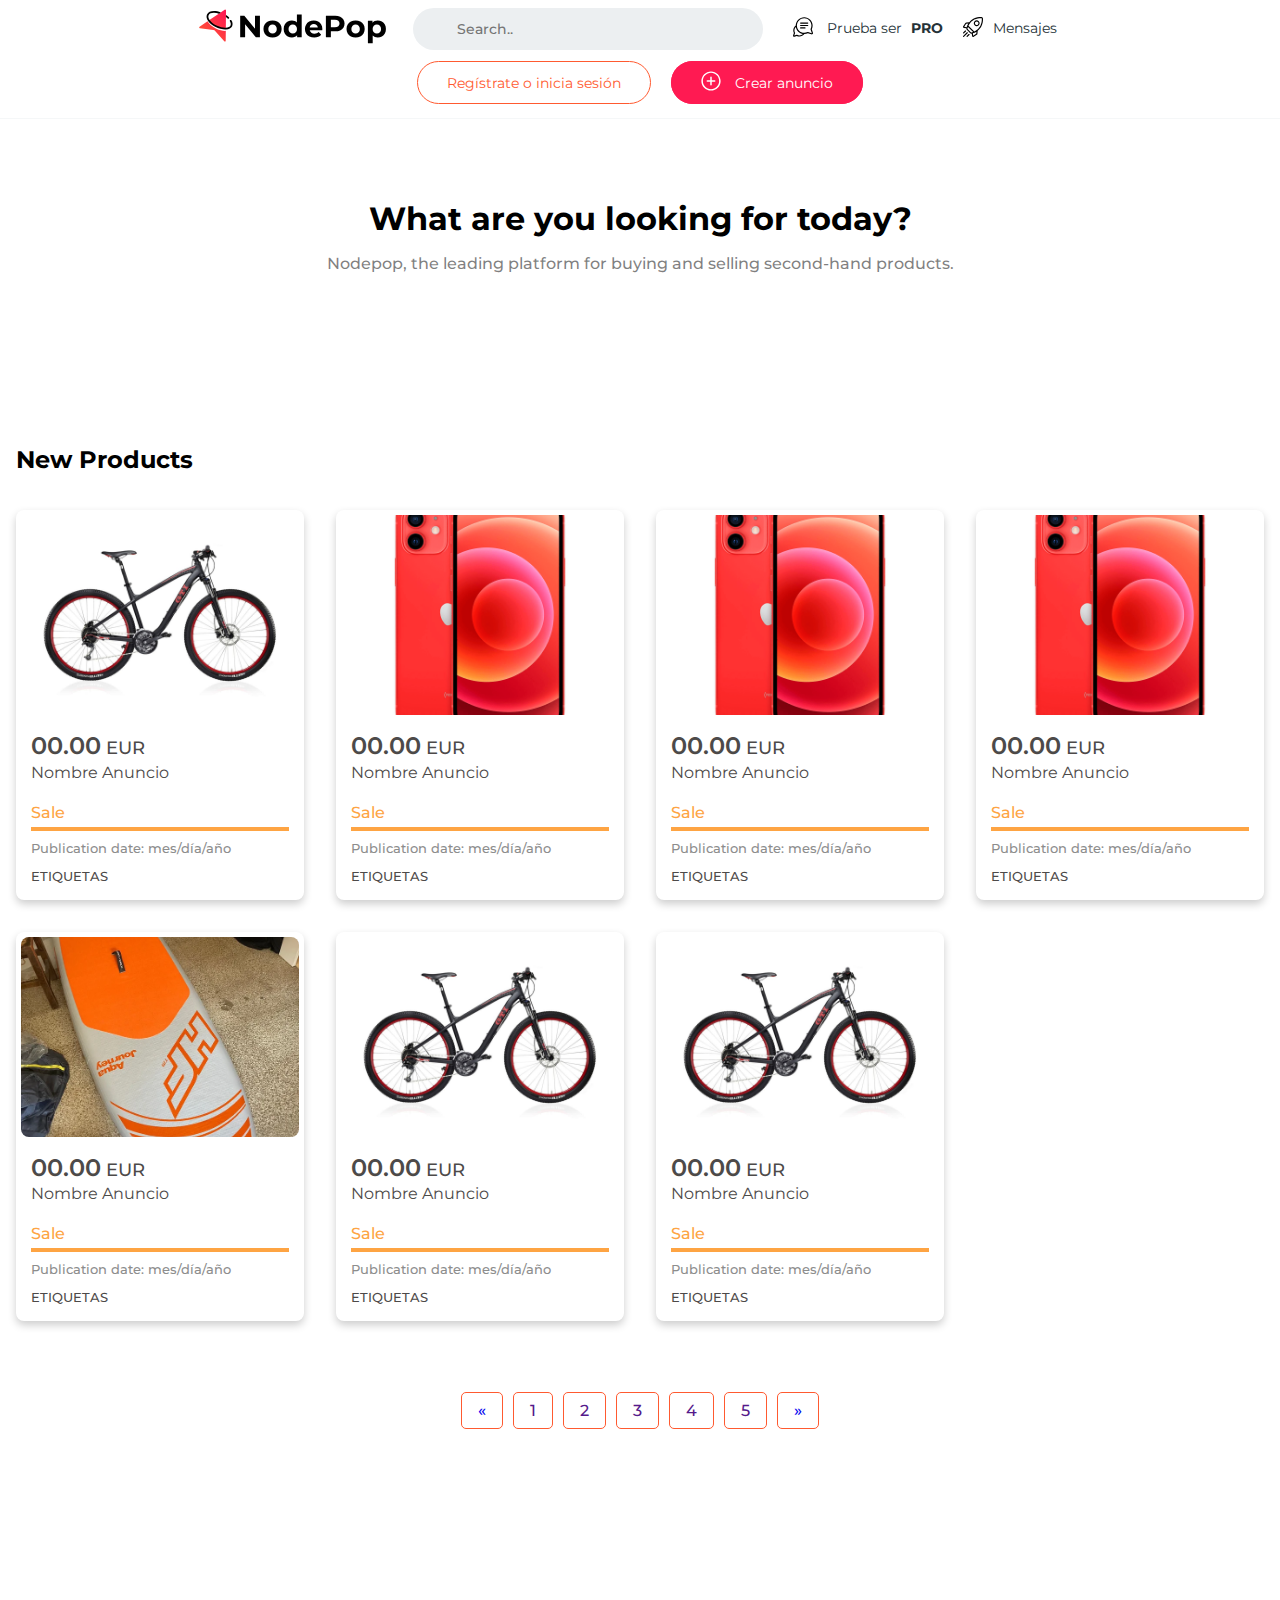
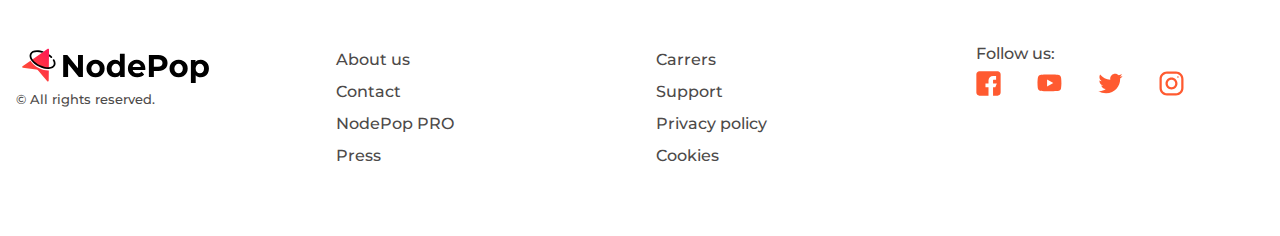
==== index.html @ 2e141efb "inicitial page layouts" ====
<!DOCTYPE html>
<html lang="es">

<head>
    <meta charset="UTF-8">
    <meta http-equiv="X-UA-Compatible" content="IE=edge">
    <meta name="viewport" content="width=device-width, initial-scale=1.0">
    <link  rel="icon" href="./resources/images/icons/favicon.png" type="image/png" />
    <title>Nodepop España | Encuentra lo que necesitas.</title>

    <!-- Import css -->
    <link rel="stylesheet" href="./styles/styles.css">

</head>

<body>
    <!--Start Navigation-->
    <nav class="navigation">

        <div class="container ">

            <ul class="navigation-list">

                <li class="brand-container">
                    <a href="#" class="brand">
                        <img class="brand-img" src="./resources/svg/brand.svg" alt="brand">
                    </a>
                </li>

                <li class="search-container">
                    <form action="/action_page.php">
                        <input type="text" placeholder="Search.." name="search">
                        <button type="submit">Submit</button>
                    </form>
                </li>

                <li class="navigation-options-container">
                    <div>
                        <a href="#" class="pro">
                            <img class="navigation-icon-svg" src="./resources/svg/conversacion.svg">
                            Prueba ser <span>PRO</span>
                        </a>
                    </div>
                    <div>
                        <a href="#">
                            <img class="navigation-icon-svg"
                                src="./resources/svg/shuttle.svg">Mensajes
                        </a>
                    </div>
                </li>

                <li class="navigation-buttons">
                    <div>
                        <a href="index.html" class="button login-button">Regístrate o
                            inicia sesión</a>
                    </div>
                    <div>
                        <a href="index.html" class="button load-product-button"><img
                                class="navigation-icon-svg" src="./resources/svg/add.svg"> Crear
                            anuncio</a>
                    </div>
                </li>
            </ul>

        </div>
    </nav>
    <!--End Navigation-->


    <!--Start Header-->
    <header class="header">
        <div class="container">
            <h1>What are you looking for today?
            </h1>
            <p>Nodepop, the leading platform for buying and selling second-hand products.
            </p>
        </div>
    </header>
    <!--End Header-->



    <!--Start main-->
    <main class="main ">

        <!--Start Card Section-->
        <section class="container">
            <h2 class="title-list">New Products</h2>
            <ul class="main-cards-list auto-grid">

                <!-- Advertisement list bucle -->
                <li class="card">
                    <a href="#" class="card-link" target="_blank">
                        <img src="./resources/images/advertisements/bike.jpg"
                            alt="image description">
                        <div class="card-content">

                            <p class="card-price">
                                00.00<span> EUR</span>
                            </p>
                            <h2 class="card-title">
                                Nombre Anuncio
                            </h2>

                            <div class="info-details">
                                <p class="advertisement-type background-sale">Sale</p>
                                <p class="date">Publication date: mes/día/año</p>
                            </div>
                            <div class="tags-details">
                                <a href="url" class="tag" target="_blank">etiquetas</a>
                            </div>
                        </div>
                    </a>
                </li>

                <!-- Advertisement list bucle -->
                <li class="card">
                    <a href="#" class="card-link" target="_blank">
                        <img src="./resources/images/advertisements/iphone.png"
                            alt="image description">
                        <div class="card-content">

                            <p class="card-price">
                                00.00<span> EUR</span>
                            </p>
                            <h2 class="card-title">
                                Nombre Anuncio
                            </h2>

                            <div class="info-details">
                                <p class="advertisement-type background-sale">Sale</p>
                                <p class="date">Publication date: mes/día/año</p>
                            </div>
                            <div class="tags-details">
                                <a href="url" class="tag" target="_blank">etiquetas</a>
                            </div>
                        </div>
                    </a>
                </li>

                <!-- Advertisement list bucle -->
                <li class="card">
                    <a href="#" class="card-link" target="_blank">
                        <img src="./resources/images/advertisements/iphone.png"
                            alt="image description">
                        <div class="card-content">

                            <p class="card-price">
                                00.00<span> EUR</span>
                            </p>
                            <h2 class="card-title">
                                Nombre Anuncio
                            </h2>

                            <div class="info-details">
                                <p class="advertisement-type background-sale">Sale</p>
                                <p class="date">Publication date: mes/día/año</p>
                            </div>
                            <div class="tags-details">
                                <a href="url" class="tag" target="_blank">etiquetas</a>
                            </div>
                        </div>
                    </a>
                </li>

                <!-- Advertisement list bucle -->
                <li class="card">
                    <a href="#" class="card-link" target="_blank">
                        <img src="./resources/images/advertisements/iphone.png"
                            alt="image description">
                        <div class="card-content">

                            <p class="card-price">
                                00.00<span> EUR</span>
                            </p>
                            <h2 class="card-title">
                                Nombre Anuncio
                            </h2>

                            <div class="info-details">
                                <p class="advertisement-type background-sale">Sale</p>
                                <p class="date">Publication date: mes/día/año</p>
                            </div>
                            <div class="tags-details">
                                <a href="url" class="tag" target="_blank">etiquetas</a>
                            </div>
                        </div>
                    </a>
                </li>

                <!-- Advertisement list bucle -->
                <li class="card">
                    <a href="#" class="card-link" target="_blank">
                        <img src="./resources/images/advertisements/surf.webp"
                            alt="image description">
                        <div class="card-content">

                            <p class="card-price">
                                00.00<span> EUR</span>
                            </p>
                            <h2 class="card-title">
                                Nombre Anuncio
                            </h2>

                            <div class="info-details">
                                <p class="advertisement-type background-sale">Sale</p>
                                <p class="date">Publication date: mes/día/año</p>
                            </div>
                            <div class="tags-details">
                                <a href="url" class="tag" target="_blank">etiquetas</a>
                            </div>
                        </div>
                    </a>
                </li>

                <!-- Advertisement list bucle -->
                <li class="card">
                    <a href="#" class="card-link" target="_blank">
                        <img src="./resources/images/advertisements/bike.jpg"
                            alt="image description">
                        <div class="card-content">

                            <p class="card-price">
                                00.00<span> EUR</span>
                            </p>
                            <h2 class="card-title">
                                Nombre Anuncio
                            </h2>

                            <div class="info-details">
                                <p class="advertisement-type background-sale">Sale</p>
                                <p class="date">Publication date: mes/día/año</p>
                            </div>
                            <div class="tags-details">
                                <a href="url" class="tag" target="_blank">etiquetas</a>
                            </div>
                        </div>
                    </a>
                </li>

                <!-- Advertisement list bucle -->
                <li class="card">
                    <a href="#" class="card-link" target="_blank">
                        <img src="./resources/images/advertisements/bike.jpg"
                            alt="image description">
                        <div class="card-content">

                            <p class="card-price">
                                00.00<span> EUR</span>
                            </p>
                            <h2 class="card-title">
                                Nombre Anuncio
                            </h2>

                            <div class="info-details">
                                <p class="advertisement-type background-sale">Sale</p>
                                <p class="date">Publication date: mes/día/año</p>
                            </div>
                            <div class="tags-details">
                                <a href="url" class="tag" target="_blank">etiquetas</a>
                            </div>
                        </div>
                    </a>
                </li>

            </ul>

        </section>
        <!--End Card Section-->

        <nav class="container pagination-container">
            <ul class="pagination">
                <li><a href="#">&laquo;</a></li>
                <li><a href="">1</a></li>
                <li><a href="">2</a></li>
                <li><a href="">3</a></li>
                <li><a href="">4</a></li>
                <li><a href="">5</a></li>
                <li><a href="#">&raquo;</a></li>
            </ul>
        </nav>

    </main>
    <!--End main-->

    <!-- Start footer -->
    <footer class="footer">
        <div class="container">
            <div class="auto-grid">

                <section class="brand">

                    <a href="catalog.html" class="footer-brand"><img src="./resources/svg/brand.svg"
                            alt="Brand"></a>
                    <p class="brand-tagline">&copy; All rights reserved.</p>
                </section>

                <section class="links1">
                    <nav class="about-nav">
                        <ul>
                            <li><a href="404.html" class="active">About us</a></li>
                            <li><a href="404.html">Contact</a></li>
                            <li><a href="404.html">NodePop PRO</a></li>
                            <li><a href="404.html">Press</a></li>
                        </ul>
                    </nav>
                </section>

                <section class="links2">
                    <nav class="carrers-nav">
                        <ul>
                            <li><a href="404.html" class="active">Carrers</a></li>
                            <li><a href="404.html">Support</a></li>
                            <li><a href="404.html">Privacy policy</a></li>
                            <li><a href="404.html">Cookies</a></li>
                        </ul>
                    </nav>
                </section>

                <section>
                    <p>Follow us:</p>
                    <nav class="social-icons">
                        <ul>
                            <li><a href="https://www.facebook.com/keepcoding.training/"><img
                                        src="./resources/svg/icon-facebook.svg" alt=""></a></li>
                            <li><a href="https://www.youtube.com/channel/UCz-oGx94gqD1lICJQZGniLA"><img
                                        src="./resources/svg/icon-youtube.svg" alt=""></a></li>
                            <li><a href="https://twitter.com/intent/follow?screen_name=KeepCoding_"><img
                                        src="./resources/svg/icon-twitter.svg" alt=""></a></li>
                            <li><a href="https://www.instagram.com/keepcoding_es/?hl=es"><img
                                        src="./resources/svg/icon-instagram.svg" alt=""></a></li>
                        </ul>
                    </nav>
                </section>
            </div>
        </div>
    </footer>
    <!-- End footer -->


</body>

</html>
---- styles/styles.css ----
/*================================== General Styles ==================================*/

@import url("https://fonts.googleapis.com/css2?family=Montserrat:wght@200;400;500;700&display=swap");

@import url("./reset.css");
@import url("./nav.css");
@import url("./header.css");
@import url("./main.css");
@import url("./card.css");
@import url("./pagination.css");
@import url("./footer.css");

:root {
  --primary: #e50914;
  --hover: #537cec;
  --background: #141414;
  --gray: #8f8f8f;
  --blue: #0071eb;
  --green: #00eb7d;
  --border-radius-05: 0.5em;
}

* {
  font-family: "Montserrat", sans-serif;
  font-weight: 500;
}

/*================================== General Containers ==================================*/

body {
  min-height: 100vh;
}

.container {
  max-width: 100rem;
  margin-left: auto;
  margin-right: auto;
  padding: 0 1rem;
}

.auto-grid {
  --auto-grid-min-size: 16rem;
  display: grid;
  grid-template-columns: repeat(
    auto-fill,
    minmax(var(--auto-grid-min-size), 1fr)
  );
  grid-gap: 2rem;
}
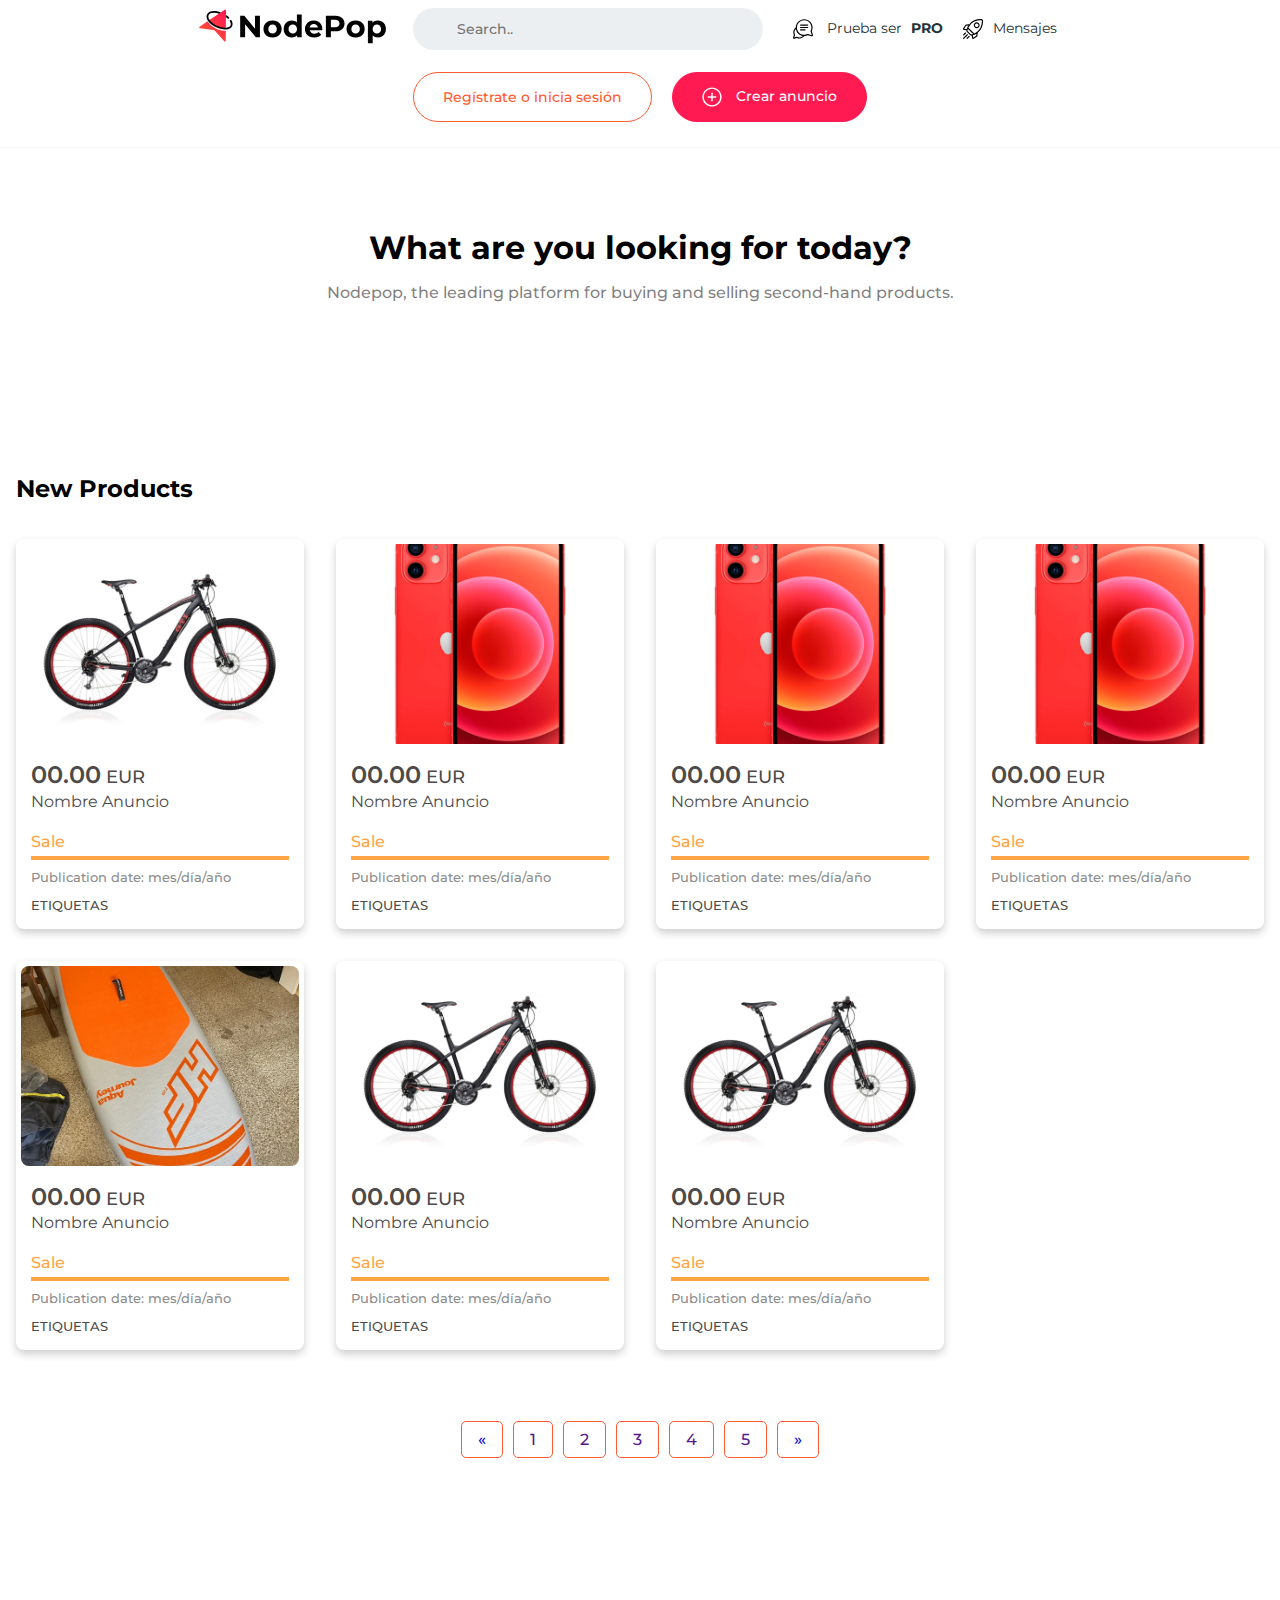
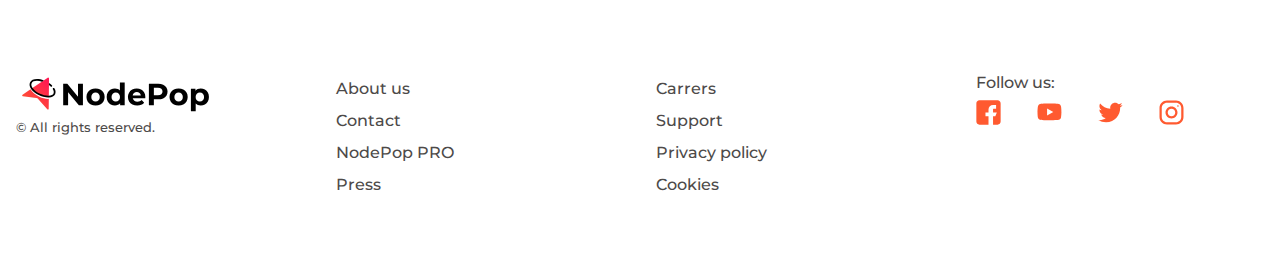
==== commit e62c312b: "refactor pages and styles" ====
--- a/index.html
+++ b/index.html
@@ -10,11 +10,15 @@
 
     <!-- Import css -->
     <link rel="stylesheet" href="./styles/styles.css">
+    <link rel="stylesheet" href="./styles/modal.css">
 
 </head>
 
-<body>
-    <!--Start Navigation-->
+<body class="no-select-text">
+
+    <!--------------------------------------------------------------------------------------------------------- 
+        Start navigation
+    ----------------------------------------------------------------------------------------------------------->
     <nav class="navigation">
 
         <div class="container ">
@@ -42,22 +46,29 @@
                         </a>
                     </div>
                     <div>
-                        <a href="#">
+                        <a class="pro"
+                            onclick="document.getElementById('modal_signup').style.display='block'">
                             <img class="navigation-icon-svg"
                                 src="./resources/svg/shuttle.svg">Mensajes
                         </a>
+
                     </div>
                 </li>
 
                 <li class="navigation-buttons">
                     <div>
-                        <a href="index.html" class="button login-button">Regístrate o
-                            inicia sesión</a>
+                        <button
+                            onclick="document.getElementById('modal_login').style.display='block'"
+                            class="button login-button">Regístrate o
+                            inicia sesión</button>
                     </div>
+
                     <div>
-                        <a href="index.html" class="button load-product-button"><img
-                                class="navigation-icon-svg" src="./resources/svg/add.svg"> Crear
-                            anuncio</a>
+                        <button onclick="document.getElementById('modal_new').style.display='block'"
+                            class="button load-product-button">
+                            <img class="navigation-icon-svg" src="./resources/svg/add.svg">
+                            Crear anuncio
+                        </button>
                     </div>
                 </li>
             </ul>
@@ -67,7 +78,9 @@
     <!--End Navigation-->
 
 
-    <!--Start Header-->
+    <!--------------------------------------------------------------------------------------------------------- 
+        Start header
+    ----------------------------------------------------------------------------------------------------------->
     <header class="header">
         <div class="container">
             <h1>What are you looking for today?
@@ -79,8 +92,9 @@
     <!--End Header-->
 
 
-
-    <!--Start main-->
+    <!--------------------------------------------------------------------------------------------------------- 
+        Start main
+    ----------------------------------------------------------------------------------------------------------->
     <main class="main ">
 
         <!--Start Card Section-->
@@ -283,7 +297,10 @@
     </main>
     <!--End main-->
 
-    <!-- Start footer -->
+
+    <!--------------------------------------------------------------------------------------------------------- 
+        Start footer
+    ----------------------------------------------------------------------------------------------------------->
     <footer class="footer">
         <div class="container">
             <div class="auto-grid">
@@ -338,6 +355,267 @@
     <!-- End footer -->
 
 
+
+
+    <!--------------------------------------------------------------------------------------------------------- 
+        Start login modal
+    ----------------------------------------------------------------------------------------------------------->
+    <div id="modal_login" class="modal">
+
+        <section class="modal-content">
+
+            <div class="modal-header">
+                <div class="close"
+                    onclick="document.getElementById('modal_login').style.display='none'"
+                    title="Close Modal">&times;</div>
+
+                <div class="modal-title">
+                    <h1>Welcome Back!</h1>
+                    <p>Don't have an account?
+                        <a onclick="document.getElementById('modal_signup').style.display='block'">Create
+                            Account</a>
+                    </p>
+                </div>
+            </div>
+
+            <!-- Modal body -->
+            <div class="modal-body">
+                <form action="catalog.html" method="GET">
+                    <div class="form-container">
+                        <div class="block-form-container">
+                            <label for="email">Email</label>
+                            <input class="input" type="email" placeholder="Introduce tu mejor email"
+                                name="email" required>
+                        </div>
+
+                        <div class="block-form-container">
+                            <label for="password">Contraseña</label>
+                            <input class="input" type="password"
+                                placeholder="Intorduce tu contraseña" name="password" required>
+                        </div>
+
+                        <div class="remember-section">
+                            <div>
+                                <input class="input-checkbox" type="checkbox" id="remember"
+                                    name="remember">
+                                <label for="remember">Recordar usuario</label>
+                            </div>
+                            <a href="#" class="reset-password">Forgot password?</a>
+                        </div>
+
+                        <div class="modal-button-container">
+                            <input class="input-submit" type="submit" value="Iniciar sesión">
+                        </div>
+                    </div>
+                </form>
+            </div>
+
+            <!-- Modal footer -->
+            <div class="modal-footer">
+                <p class="recaptcha-text">This site uses Google reCAPTCHA to ensure you
+                    are not a robot.
+                    <a href="https://www.google.com/recaptcha/about/">Read more</a>
+                </p>
+            </div>
+
+        </section>
+
+    </div>
+    <!-- End signup modal -->
+
+
+
+    <!--------------------------------------------------------------------------------------------------------- 
+        Start signup modal
+    ----------------------------------------------------------------------------------------------------------->
+    <div id="modal_signup" class="modal">
+
+        <section class="modal-content">
+
+            <div class="modal-header">
+                <div class="close"
+                    onclick="document.getElementById('modal_signup').style.display='none'"
+                    title="Close Modal">&times;</div>
+
+
+                <div class="modal-title">
+                    <h1>SignUp for free!</h1>
+                    <p>Already register? <a href="login.html">Sign In Now</a></p>
+                </div>
+            </div>
+
+            <!-- Modal body -->
+            <div class="modal-body">
+                <form action="catalog.html" method="GET">
+
+                    <div class="form-container">
+                        <div class="block-form-container">
+                            <label for="email">Email</label>
+                            <input class="input" type="email" placeholder="Introduce tu mejor email"
+                                name="email" required>
+                        </div>
+
+                        <div class="block-form-container">
+                            <label for="password">Password</label>
+                            <input class="input" type="password"
+                                placeholder="Intorduce tu contraseña" name="password" required>
+                        </div>
+
+                        <div class="block-form-container">
+                            <label for="password">Confirm Password</label>
+                            <input class="input" type="password"
+                                placeholder="Intorduce tu contraseña" name="password" required>
+                        </div>
+
+                        <div class="remember-section">
+                            <div>
+                                <input class="input-checkbox" type="checkbox" id="remember"
+                                    name="remember">
+                                <label for="remember">Remember me</label>
+                            </div>
+                            <a href="#" class="reset-password">Privacy and policy</a>
+                        </div>
+
+                        <div class="modal-button-container">
+                            <input class="input-submit" type="submit" value="Register">
+                        </div>
+
+                    </div>
+                </form>
+            </div>
+
+            <!-- Modal footer -->
+            <div class="modal-footer">
+                <p class="recaptcha-text">This site uses Google reCAPTCHA to ensure you
+                    are not a robot.
+                    <a href="https://www.google.com/recaptcha/about/">Read more</a>
+                </p>
+            </div>
+
+
+
+        </section>
+
+    </div>
+    <!-- End signup modal -->
+
+
+    <!--------------------------------------------------------------------------------------------------------- 
+        Start new advertisement modal
+    ----------------------------------------------------------------------------------------------------------->
+    <div id="modal_new" class="modal">
+
+        <section class="modal-content">
+
+            <!-- Modal header -->
+            <div class="modal-header">
+                <div class="close"
+                    onclick="document.getElementById('modal_new').style.display='none'"
+                    title="Close Modal">&times;</div>
+
+                <div class="modal-title">
+                    <h1>New advertisement</h1>
+                </div>
+            </div>
+
+
+            <!-- Modal body -->
+            <div class="modal-body">
+
+                <form action="catalog.html" method="GET">
+                    <div class="form-container">
+                        <div class="block-form-container">
+                            <label for="name">Name</label>
+                            <input class="input" type="text" placeholder="Enter the name"
+                                name="name" required>
+                        </div>
+
+                        <div class="block-form-container">
+                            <label for="price">Price</label>
+                            <input class="input" type="number" name="price" ide="price" min="1"
+                                max="50000" step="any" placeholder="Enter the price" required>
+                        </div>
+
+                        <div class="colums-2 block-form-container">
+                            <div class="radio-container">
+                                <label for="type">Choose a type advertisement:</label>
+                                <ul class="radio-options">
+                                    <li>
+                                        <label class="radio-option" for="buy">Buy
+                                            <input type="radio" id="buy" name="type" value="buy"
+                                                checked>
+                                            <span class="checkmark"></span>
+                                        </label>
+                                    </li>
+
+                                    <li>
+                                        <label class="radio-option" for="sell">Sell
+                                            <input type="radio" id="sell" name="type" value="sell">
+                                            <span class="checkmark"></span>
+                                        </label>
+                                    </li>
+                                </ul>
+                            </div>
+
+                            <div class="input-file-container">
+                                <input type="file" name="foto" id="foto" class="input-file"
+                                    accept="image/png, image/jpeg, image/jpg" />
+                                <label for="foto">
+                                    <img src="./resources/svg/icon-upload.svg" alt="">
+                                    <span>Choose a file&hellip;</span></label>
+                            </div>
+                        </div>
+
+                        <div class="modal-button-container">
+                            <input class=" input-submit" type="submit" value="Publish">
+                        </div>
+
+                    </div>
+                </form>
+            </div>
+
+            <!-- Modal footer -->
+            <div class="modal-footer">
+                <p class="recaptcha-text">This site uses Google reCAPTCHA to ensure you
+                    are not a robot.
+                    <a href="https://www.google.com/recaptcha/about/">Read more</a>
+                </p>
+            </div>
+
+
+        </section>
+
+    </div>
+    <!-- End new modal -->
+
+
+    <!--------------------------------------------------------------------------------------------------------- 
+        JavaScript
+    ----------------------------------------------------------------------------------------------------------->
+    <script>
+
+        //Login modal
+        var loginModal = document.getElementById('modal_login');
+        window.onclick = function (event) {
+            if (event.target == loginModal) { loginModal.style.display = "none"; }
+        }
+
+        //Signup modal
+        var signUpModal = document.getElementById('modal_signup');
+        window.onclick = function (event) {
+            if (event.target == signUpModal) { signUpModal.style.display = "none"; }
+        }
+
+        //New modal
+        var newModal = document.getElementById('modal_new');
+        window.onclick = function (event) {
+            if (event.target == newModal) { newModal.style.display = "none"; }
+        }
+
+    </script>
+    <!-- End modals -->
+
+
 </body>
 
 </html>--- a/styles/styles.css
+++ b/styles/styles.css
@@ -47,3 +47,13 @@
   );
   grid-gap: 2rem;
 }
+
+.no-select-text {
+  cursor: default;
+  -webkit-touch-callout: none; /* iOS Safari */
+  -webkit-user-select: none; /* Safari */
+  -khtml-user-select: none; /* Konqueror HTML */
+  -moz-user-select: none; /* Old versions of Firefox */
+  -ms-user-select: none; /* Internet Explorer/Edge */
+  user-select: none; /*Non-prefixed version, currently supported by Chrome, Edge, Opera and Firefox */
+}
--- a/styles/modal.css
+++ b/styles/modal.css
@@ -0,0 +1,265 @@
+/*================================== Modal Layout ==================================*/
+.modal {
+  display: none;
+  position: fixed;
+  z-index: 1;
+  left: 0;
+  top: 0;
+  width: 100%;
+  height: 100%;
+  overflow: auto;
+  background-color: rgb(0, 0, 0);
+  background-color: rgba(0, 0, 0, 0.4);
+
+  backdrop-filter: blur(10px);
+  -webkit-box-shadow: 0px 0px 50px -1px rgba(68, 68, 68, 0.1);
+  box-shadow: 0px 0px 50px -1px rgba(68, 68, 68, 0.1);
+}
+
+.modal-content {
+  border-radius: 10px;
+  background-color: #fefefe;
+  margin: 5% auto;
+  padding: 20px 40px 40px 40px;
+  width: 40%;
+  overflow: hidden;
+}
+
+.colums-2 {
+  display: flex;
+  flex-wrap: wrap;
+  justify-content: space-between;
+  align-items: center;
+}
+
+.close {
+  position: relative;
+  left: 98%;
+  top: 1px;
+  font-size: 35px;
+  font-weight: blod;
+}
+
+.close:hover,
+.close:focus {
+  color: red;
+  text-decoration: none;
+  cursor: pointer;
+}
+
+/*================================== Modal Header ==================================*/
+
+.modal-header .modal-title {
+  text-align: center;
+  margin: 10px 0px 20px 0px;
+}
+
+.modal-header .modal-title h1 {
+  font-size: 1.5em;
+  font-weight: 700;
+  margin-bottom: 10px;
+}
+
+.modal-header .modal-title a {
+  text-decoration: none;
+  font-weight: 700;
+  color: #ff5a30;
+  cursor: pointer;
+}
+
+.modal-header .modal-title a:hover {
+  color: #ff1a52;
+}
+
+/*================================== Modal content ==================================*/
+.modal-content .input {
+  padding: 0em 1em;
+  margin: 0.5em 0 2em 0;
+  border-radius: 0.5em;
+  outline: none;
+  border: none;
+  background-color: white;
+  border: solid 1px rgb(226, 232, 240);
+  height: 60px;
+  width: 100%;
+  font-size: 1em;
+}
+
+/*Redio button ===========================================*/
+
+.radio-container ul {
+  list-style: none;
+}
+
+.radio-container .radio-options {
+  display: flex;
+  flex-wrap: wrap;
+}
+
+/* The container */
+.radio-option {
+  display: block;
+  position: relative;
+  margin: 20px 10px 20px;
+  cursor: pointer;
+  border: solid 2px rgb(206, 203, 203);
+  padding: 20px 50px 20px 60px;
+  border-radius: 5px;
+
+  -webkit-user-select: none;
+  -moz-user-select: none;
+  -ms-user-select: none;
+  user-select: none;
+}
+
+.radio-option input {
+  position: absolute;
+  top: 0;
+  opacity: 0;
+  cursor: pointer;
+}
+
+.checkmark {
+  position: absolute;
+  top: 17px;
+  left: 20px;
+  height: 25px;
+  width: 25px;
+  background-color: #eee;
+  border-radius: 50%;
+}
+
+.radio-option:hover input ~ .checkmark {
+  background-color: #ccc;
+}
+
+.radio-option input:checked ~ .checkmark {
+  background-color: #ff5a30;
+}
+
+.checkmark:after {
+  content: "";
+  position: absolute;
+  display: none;
+}
+
+.radio-option input:checked ~ .checkmark:after {
+  display: block;
+}
+
+.radio-option .checkmark:after {
+  top: 9px;
+  left: 9px;
+  width: 8px;
+  height: 8px;
+  border-radius: 50%;
+  background: white;
+}
+
+/*Input file ================================================*/
+
+.modal-content .input-file {
+  width: 0.1px;
+  height: 0.1px;
+  opacity: 0;
+  overflow: hidden;
+  position: absolute;
+  z-index: -1;
+}
+
+.modal-content .input-file + label {
+  margin-left: 20px;
+  font-weight: 700;
+  color: white;
+  background-color: black;
+  display: inline-block;
+  cursor: pointer;
+  border-radius: 5px;
+  background-color: #c4bfbe;
+  text-overflow: ellipsis;
+  white-space: nowrap;
+  margin-top: 20px;
+  padding: 1rem 2rem;
+}
+
+.modal-content .input-file + label img {
+  width: 20px;
+  margin-right: 10px;
+}
+
+.modal-content .input-file:focus + label,
+.modal-content .input-file + label:hover {
+  background-color: #929292;
+}
+
+.modal-content:focus + label {
+  outline: 1px dotted #000;
+  outline: -webkit-focus-ring-color auto 5px;
+}
+
+/*Buttons ================================================*/
+
+.modal-content .input-submit {
+  color: white;
+  text-decoration: none;
+  margin: 1em 0px 3em 0px;
+  padding: 1.25em 3em;
+  font-size: 1em;
+  font-weight: 700;
+  border-radius: 50px;
+  text-align: center;
+  width: 80%;
+  border: none;
+  cursor: pointer;
+  background-color: #ff5a30;
+  text-align: center;
+  text-transform: uppercase;
+  letter-spacing: 0.05em;
+}
+
+.modal-content .input-submit:hover {
+  background-color: #ff1a52;
+}
+
+/*Remenber section ========================================*/
+.modal-content .remember-section {
+  display: flex;
+  flex-direction: row;
+  justify-content: space-between;
+  align-items: center;
+  padding: 1em 0;
+  font-size: 0.9em;
+  color: rgba(255, 255, 255, 0.3);
+}
+
+.reset-password,
+.modal-content .remember-section label {
+  color: rgb(177, 177, 177);
+}
+
+.modal-content .remember-section input[type="checkbox"]:checked + label {
+  color: #00eb7d;
+  font-weight: 500;
+}
+
+.modal-content .remember-section a:hover {
+  text-decoration: none;
+  color: #ff1a52;
+}
+
+.modal-content .modal-footer p {
+  font-size: 0.75em;
+  font-weight: 400;
+}
+
+.modal-content p a {
+  text-decoration: none;
+  color: #ff5a30;
+}
+
+/*================================== Media ==================================*/
+@media only screen and (max-width: 600px) {
+  .modal-content {
+    width: 95%;
+  }
+}
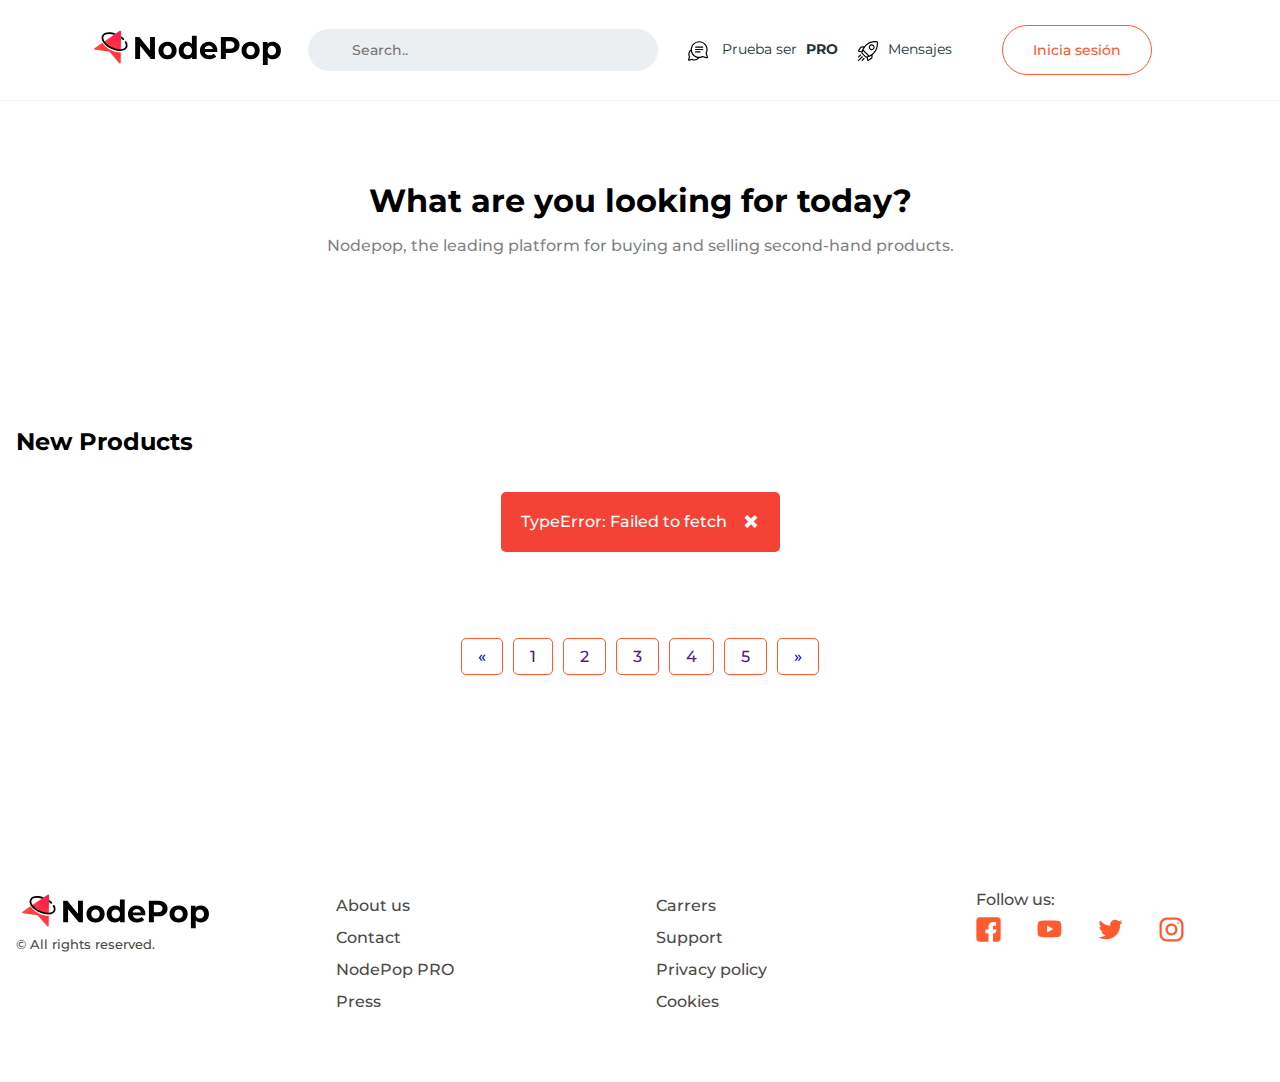
==== commit 778556ec: "refactoring modals" ====
--- a/index.html
+++ b/index.html
@@ -19,62 +19,7 @@
     <!--------------------------------------------------------------------------------------------------------- 
         Start navigation
     ----------------------------------------------------------------------------------------------------------->
-    <nav class="navigation">
-
-        <div class="container ">
-
-            <ul class="navigation-list">
-
-                <li class="brand-container">
-                    <a href="#" class="brand">
-                        <img class="brand-img" src="./resources/svg/brand.svg" alt="brand">
-                    </a>
-                </li>
-
-                <li class="search-container">
-                    <form action="/action_page.php">
-                        <input type="text" placeholder="Search.." name="search">
-                        <button type="submit">Submit</button>
-                    </form>
-                </li>
-
-                <li class="navigation-options-container">
-                    <div>
-                        <a href="#" class="pro">
-                            <img class="navigation-icon-svg" src="./resources/svg/conversacion.svg">
-                            Prueba ser <span>PRO</span>
-                        </a>
-                    </div>
-                    <div>
-                        <a class="pro"
-                            onclick="document.getElementById('modal_signup').style.display='block'">
-                            <img class="navigation-icon-svg"
-                                src="./resources/svg/shuttle.svg">Mensajes
-                        </a>
-
-                    </div>
-                </li>
-
-                <li class="navigation-buttons">
-                    <div>
-                        <button
-                            onclick="document.getElementById('modal_login').style.display='block'"
-                            class="button login-button">Regístrate o
-                            inicia sesión</button>
-                    </div>
-
-                    <div>
-                        <button onclick="document.getElementById('modal_new').style.display='block'"
-                            class="button load-product-button">
-                            <img class="navigation-icon-svg" src="./resources/svg/add.svg">
-                            Crear anuncio
-                        </button>
-                    </div>
-                </li>
-            </ul>
-
-        </div>
-    </nav>
+    <nav class="navigation"></nav>
     <!--End Navigation-->
 
 
@@ -100,185 +45,16 @@
         <!--Start Card Section-->
         <section class="container">
             <h2 class="title-list">New Products</h2>
-            <ul class="main-cards-list auto-grid">
-
-                <!-- Advertisement list bucle -->
-                <li class="card">
-                    <a href="#" class="card-link" target="_blank">
-                        <img src="./resources/images/advertisements/bike.jpg"
-                            alt="image description">
-                        <div class="card-content">
-
-                            <p class="card-price">
-                                00.00<span> EUR</span>
-                            </p>
-                            <h2 class="card-title">
-                                Nombre Anuncio
-                            </h2>
-
-                            <div class="info-details">
-                                <p class="advertisement-type background-sale">Sale</p>
-                                <p class="date">Publication date: mes/día/año</p>
-                            </div>
-                            <div class="tags-details">
-                                <a href="url" class="tag" target="_blank">etiquetas</a>
-                            </div>
-                        </div>
-                    </a>
-                </li>
-
-                <!-- Advertisement list bucle -->
-                <li class="card">
-                    <a href="#" class="card-link" target="_blank">
-                        <img src="./resources/images/advertisements/iphone.png"
-                            alt="image description">
-                        <div class="card-content">
-
-                            <p class="card-price">
-                                00.00<span> EUR</span>
-                            </p>
-                            <h2 class="card-title">
-                                Nombre Anuncio
-                            </h2>
-
-                            <div class="info-details">
-                                <p class="advertisement-type background-sale">Sale</p>
-                                <p class="date">Publication date: mes/día/año</p>
-                            </div>
-                            <div class="tags-details">
-                                <a href="url" class="tag" target="_blank">etiquetas</a>
-                            </div>
-                        </div>
-                    </a>
-                </li>
-
-                <!-- Advertisement list bucle -->
-                <li class="card">
-                    <a href="#" class="card-link" target="_blank">
-                        <img src="./resources/images/advertisements/iphone.png"
-                            alt="image description">
-                        <div class="card-content">
-
-                            <p class="card-price">
-                                00.00<span> EUR</span>
-                            </p>
-                            <h2 class="card-title">
-                                Nombre Anuncio
-                            </h2>
-
-                            <div class="info-details">
-                                <p class="advertisement-type background-sale">Sale</p>
-                                <p class="date">Publication date: mes/día/año</p>
-                            </div>
-                            <div class="tags-details">
-                                <a href="url" class="tag" target="_blank">etiquetas</a>
-                            </div>
-                        </div>
-                    </a>
-                </li>
-
-                <!-- Advertisement list bucle -->
-                <li class="card">
-                    <a href="#" class="card-link" target="_blank">
-                        <img src="./resources/images/advertisements/iphone.png"
-                            alt="image description">
-                        <div class="card-content">
-
-                            <p class="card-price">
-                                00.00<span> EUR</span>
-                            </p>
-                            <h2 class="card-title">
-                                Nombre Anuncio
-                            </h2>
-
-                            <div class="info-details">
-                                <p class="advertisement-type background-sale">Sale</p>
-                                <p class="date">Publication date: mes/día/año</p>
-                            </div>
-                            <div class="tags-details">
-                                <a href="url" class="tag" target="_blank">etiquetas</a>
-                            </div>
-                        </div>
-                    </a>
-                </li>
-
-                <!-- Advertisement list bucle -->
-                <li class="card">
-                    <a href="#" class="card-link" target="_blank">
-                        <img src="./resources/images/advertisements/surf.webp"
-                            alt="image description">
-                        <div class="card-content">
-
-                            <p class="card-price">
-                                00.00<span> EUR</span>
-                            </p>
-                            <h2 class="card-title">
-                                Nombre Anuncio
-                            </h2>
-
-                            <div class="info-details">
-                                <p class="advertisement-type background-sale">Sale</p>
-                                <p class="date">Publication date: mes/día/año</p>
-                            </div>
-                            <div class="tags-details">
-                                <a href="url" class="tag" target="_blank">etiquetas</a>
-                            </div>
-                        </div>
-                    </a>
-                </li>
-
-                <!-- Advertisement list bucle -->
-                <li class="card">
-                    <a href="#" class="card-link" target="_blank">
-                        <img src="./resources/images/advertisements/bike.jpg"
-                            alt="image description">
-                        <div class="card-content">
-
-                            <p class="card-price">
-                                00.00<span> EUR</span>
-                            </p>
-                            <h2 class="card-title">
-                                Nombre Anuncio
-                            </h2>
-
-                            <div class="info-details">
-                                <p class="advertisement-type background-sale">Sale</p>
-                                <p class="date">Publication date: mes/día/año</p>
-                            </div>
-                            <div class="tags-details">
-                                <a href="url" class="tag" target="_blank">etiquetas</a>
-                            </div>
-                        </div>
-                    </a>
-                </li>
-
-                <!-- Advertisement list bucle -->
-                <li class="card">
-                    <a href="#" class="card-link" target="_blank">
-                        <img src="./resources/images/advertisements/bike.jpg"
-                            alt="image description">
-                        <div class="card-content">
-
-                            <p class="card-price">
-                                00.00<span> EUR</span>
-                            </p>
-                            <h2 class="card-title">
-                                Nombre Anuncio
-                            </h2>
-
-                            <div class="info-details">
-                                <p class="advertisement-type background-sale">Sale</p>
-                                <p class="date">Publication date: mes/día/año</p>
-                            </div>
-                            <div class="tags-details">
-                                <a href="url" class="tag" target="_blank">etiquetas</a>
-                            </div>
-                        </div>
-                    </a>
-                </li>
+
+            <div class="wrapper">
+                <div class="loader-container"></div>
+                <div class="alert-message-container"></div>
+            </div>
+
+            <!-- Start Card list container -->
+            <ul class="advertisement-list-container main-cards-list auto-grid">
 
             </ul>
-
         </section>
         <!--End Card Section-->
 
@@ -301,62 +77,10 @@
     <!--------------------------------------------------------------------------------------------------------- 
         Start footer
     ----------------------------------------------------------------------------------------------------------->
-    <footer class="footer">
-        <div class="container">
-            <div class="auto-grid">
-
-                <section class="brand">
-
-                    <a href="catalog.html" class="footer-brand"><img src="./resources/svg/brand.svg"
-                            alt="Brand"></a>
-                    <p class="brand-tagline">&copy; All rights reserved.</p>
-                </section>
-
-                <section class="links1">
-                    <nav class="about-nav">
-                        <ul>
-                            <li><a href="404.html" class="active">About us</a></li>
-                            <li><a href="404.html">Contact</a></li>
-                            <li><a href="404.html">NodePop PRO</a></li>
-                            <li><a href="404.html">Press</a></li>
-                        </ul>
-                    </nav>
-                </section>
-
-                <section class="links2">
-                    <nav class="carrers-nav">
-                        <ul>
-                            <li><a href="404.html" class="active">Carrers</a></li>
-                            <li><a href="404.html">Support</a></li>
-                            <li><a href="404.html">Privacy policy</a></li>
-                            <li><a href="404.html">Cookies</a></li>
-                        </ul>
-                    </nav>
-                </section>
-
-                <section>
-                    <p>Follow us:</p>
-                    <nav class="social-icons">
-                        <ul>
-                            <li><a href="https://www.facebook.com/keepcoding.training/"><img
-                                        src="./resources/svg/icon-facebook.svg" alt=""></a></li>
-                            <li><a href="https://www.youtube.com/channel/UCz-oGx94gqD1lICJQZGniLA"><img
-                                        src="./resources/svg/icon-youtube.svg" alt=""></a></li>
-                            <li><a href="https://twitter.com/intent/follow?screen_name=KeepCoding_"><img
-                                        src="./resources/svg/icon-twitter.svg" alt=""></a></li>
-                            <li><a href="https://www.instagram.com/keepcoding_es/?hl=es"><img
-                                        src="./resources/svg/icon-instagram.svg" alt=""></a></li>
-                        </ul>
-                    </nav>
-                </section>
-            </div>
-        </div>
-    </footer>
+    <footer class="footer"></footer>
     <!-- End footer -->
 
 
-
-
     <!--------------------------------------------------------------------------------------------------------- 
         Start login modal
     ----------------------------------------------------------------------------------------------------------->
@@ -365,46 +89,46 @@
         <section class="modal-content">
 
             <div class="modal-header">
-                <div class="close"
-                    onclick="document.getElementById('modal_login').style.display='none'"
-                    title="Close Modal">&times;</div>
+                <div class="close" id="close_modal_login" title="Close Modal">&times;</div>
 
                 <div class="modal-title">
                     <h1>Welcome Back!</h1>
                     <p>Don't have an account?
-                        <a onclick="document.getElementById('modal_signup').style.display='block'">Create
-                            Account</a>
+                        <a id="link-signup">CreateAccount</a>
                     </p>
                 </div>
+
+                <div class="alert-login-container"></div>
             </div>
 
             <!-- Modal body -->
             <div class="modal-body">
-                <form action="catalog.html" method="GET">
+                <form id="form-login" novalidate>
                     <div class="form-container">
                         <div class="block-form-container">
-                            <label for="email">Email</label>
-                            <input class="input" type="email" placeholder="Introduce tu mejor email"
-                                name="email" required>
+                            <label for="username">Name</label>
+                            <input class="input" type="text" placeholder="Introduce tu mejor nombre"
+                                name="username" autocomplete="on" required autofocus>
                         </div>
 
                         <div class="block-form-container">
                             <label for="password">Contraseña</label>
                             <input class="input" type="password"
-                                placeholder="Intorduce tu contraseña" name="password" required>
+                                placeholder="Intorduce tu contraseña" name="password"
+                                autocomplete="on" required>
                         </div>
 
                         <div class="remember-section">
                             <div>
-                                <input class="input-checkbox" type="checkbox" id="remember"
-                                    name="remember">
+                                <input class="input-checkbox" type="checkbox" id="remember-login"
+                                    name="remember-login">
                                 <label for="remember">Recordar usuario</label>
                             </div>
                             <a href="#" class="reset-password">Forgot password?</a>
                         </div>
 
                         <div class="modal-button-container">
-                            <input class="input-submit" type="submit" value="Iniciar sesión">
+                            <button class="input-submit" type="submit">Login</button>
                         </div>
                     </div>
                 </form>
@@ -433,51 +157,58 @@
         <section class="modal-content">
 
             <div class="modal-header">
-                <div class="close"
-                    onclick="document.getElementById('modal_signup').style.display='none'"
-                    title="Close Modal">&times;</div>
-
+                <div class="close" id="close_modal_signup" title="Close Modal">&times;</div>
 
                 <div class="modal-title">
                     <h1>SignUp for free!</h1>
-                    <p>Already register? <a href="login.html">Sign In Now</a></p>
+                    <p>Already register? <a id="link-login">Sign In Now</a></p>
                 </div>
+
+                <div class="alert-signup-container"></div>
+
+            </div>
+
+            <!-- Error container -->
+            <div class="error-modal-signup-container">
+
             </div>
 
             <!-- Modal body -->
             <div class="modal-body">
-                <form action="catalog.html" method="GET">
+                <form id="form-signup" novalidate>
 
                     <div class="form-container">
                         <div class="block-form-container">
-                            <label for="email">Email</label>
-                            <input class="input" type="email" placeholder="Introduce tu mejor email"
-                                name="email" required>
+                            <label for="username">Name</label>
+                            <input class="input" type="text" placeholder="Introduce tu mejor nombre"
+                                name="username" autocomplete="on" required autofocus>
                         </div>
 
                         <div class="block-form-container">
                             <label for="password">Password</label>
                             <input class="input" type="password"
-                                placeholder="Intorduce tu contraseña" name="password" required>
-                        </div>
-
-                        <div class="block-form-container">
-                            <label for="password">Confirm Password</label>
+                                placeholder="Intorduce tu contraseña" name="password"
+                                autocomplete="on" required>
+                        </div>
+
+                        <div class="block-form-container">
+                            <label for="password-confirm">Confirm Password</label>
                             <input class="input" type="password"
-                                placeholder="Intorduce tu contraseña" name="password" required>
+                                placeholder="Confirma tu contraseña" name="password-confirm"
+                                autocomplete="on" required>
                         </div>
 
                         <div class="remember-section">
                             <div>
-                                <input class="input-checkbox" type="checkbox" id="remember"
-                                    name="remember">
+                                <input class="input-checkbox" type="checkbox"
+                                    id="remember-signup-modal" name="remember-signup-modal">
                                 <label for="remember">Remember me</label>
                             </div>
                             <a href="#" class="reset-password">Privacy and policy</a>
                         </div>
 
                         <div class="modal-button-container">
-                            <input class="input-submit" type="submit" value="Register">
+                            <button class="input-submit" type="submit" disabled>Register</button>
                         </div>
 
                     </div>
@@ -509,30 +240,30 @@
 
             <!-- Modal header -->
             <div class="modal-header">
-                <div class="close"
-                    onclick="document.getElementById('modal_new').style.display='none'"
-                    title="Close Modal">&times;</div>
+                <div class="close" id="close_modal_new" title="Close Modal">&times;</div>
 
                 <div class="modal-title">
                     <h1>New advertisement</h1>
                 </div>
+
+                <div class="alert-new-container"></div>
             </div>
 
 
             <!-- Modal body -->
             <div class="modal-body">
 
-                <form action="catalog.html" method="GET">
+                <form id="form-create-advertisement" novalidate>
                     <div class="form-container">
                         <div class="block-form-container">
                             <label for="name">Name</label>
                             <input class="input" type="text" placeholder="Enter the name"
-                                name="name" required>
+                                name="name" autocomplete="on" required>
                         </div>
 
                         <div class="block-form-container">
                             <label for="price">Price</label>
-                            <input class="input" type="number" name="price" ide="price" min="1"
+                            <input class="input" type="number" name="price" id="price" min="1"
                                 max="50000" step="any" placeholder="Enter the price" required>
                         </div>
 
@@ -557,17 +288,24 @@
                                 </ul>
                             </div>
 
+                            <div class="block-form-container">
+                                <label for="urlPhoto">Url image</label>
+                                <input class="input" type="text" name="urlPhoto" id="urlPhoto"
+                                    placeholder="Enter the url image" required>
+                            </div>
+                            <!-- 
                             <div class="input-file-container">
-                                <input type="file" name="foto" id="foto" class="input-file"
-                                    accept="image/png, image/jpeg, image/jpg" />
-                                <label for="foto">
+                                <input type="file" name="photo" id="upload-photo-input"
+                                    class="input-file" accept="image/png, image/jpeg, image/jpg" />
+                                <label for="upload-photo-input">
                                     <img src="./resources/svg/icon-upload.svg" alt="">
-                                    <span>Choose a file&hellip;</span></label>
-                            </div>
+                                    <span id="fileName">Choose a file&hellip;</span>
+                                </label>
+                            </div> -->
                         </div>
 
                         <div class="modal-button-container">
-                            <input class=" input-submit" type="submit" value="Publish">
+                            <button class="input-submit" type="submit">Publish</button>
                         </div>
 
                     </div>
@@ -592,29 +330,15 @@
     <!--------------------------------------------------------------------------------------------------------- 
         JavaScript
     ----------------------------------------------------------------------------------------------------------->
-    <script>
-
-        //Login modal
-        var loginModal = document.getElementById('modal_login');
-        window.onclick = function (event) {
-            if (event.target == loginModal) { loginModal.style.display = "none"; }
-        }
-
-        //Signup modal
-        var signUpModal = document.getElementById('modal_signup');
-        window.onclick = function (event) {
-            if (event.target == signUpModal) { signUpModal.style.display = "none"; }
-        }
-
-        //New modal
-        var newModal = document.getElementById('modal_new');
-        window.onclick = function (event) {
-            if (event.target == newModal) { newModal.style.display = "none"; }
-        }
-
-    </script>
-    <!-- End modals -->
-
+    <script type="module" src="./js/navigation.js"></script>
+    <script type="module" src="./js/index.js"></script>
+    <script type="module" src="./js/modalLogin.js"></script>
+    <script type="module" src="./js/modalSignup.js"></script>
+    <script type="module" src="./js/modalCreate.js"></script>
+    <script type="module" src="./js/signup.js"></script>
+    <script type="module" src="./js/login.js"></script>
+    <script type="module" src="./js/createAdvertisement.js"></script>
+    <script type="module" src="./js/footer.js"></script>
 
 </body>
 
--- a/styles/styles.css
+++ b/styles/styles.css
@@ -5,8 +5,10 @@
 @import url("./reset.css");
 @import url("./nav.css");
 @import url("./header.css");
+@import url("./alerts.css");
 @import url("./main.css");
 @import url("./card.css");
+@import url("./loader.css");
 @import url("./pagination.css");
 @import url("./footer.css");
 
--- a/styles/modal.css
+++ b/styles/modal.css
@@ -176,8 +176,10 @@
   cursor: pointer;
   border-radius: 5px;
   background-color: #c4bfbe;
+  overflow: hidden;
+  white-space: nowrap;
   text-overflow: ellipsis;
-  white-space: nowrap;
+  max-width: 200px;
   margin-top: 20px;
   padding: 1rem 2rem;
 }
@@ -198,6 +200,19 @@
 }
 
 /*Buttons ================================================*/
+
+.modal-content button:disabled {
+  background: #dbdbdb;
+}
+
+.modal-content button:disabled:hover {
+  background: #dbdbdb;
+}
+
+.modal-content .modal-button-container {
+  display: flex;
+  justify-content: center;
+}
 
 .modal-content .input-submit {
   color: white;
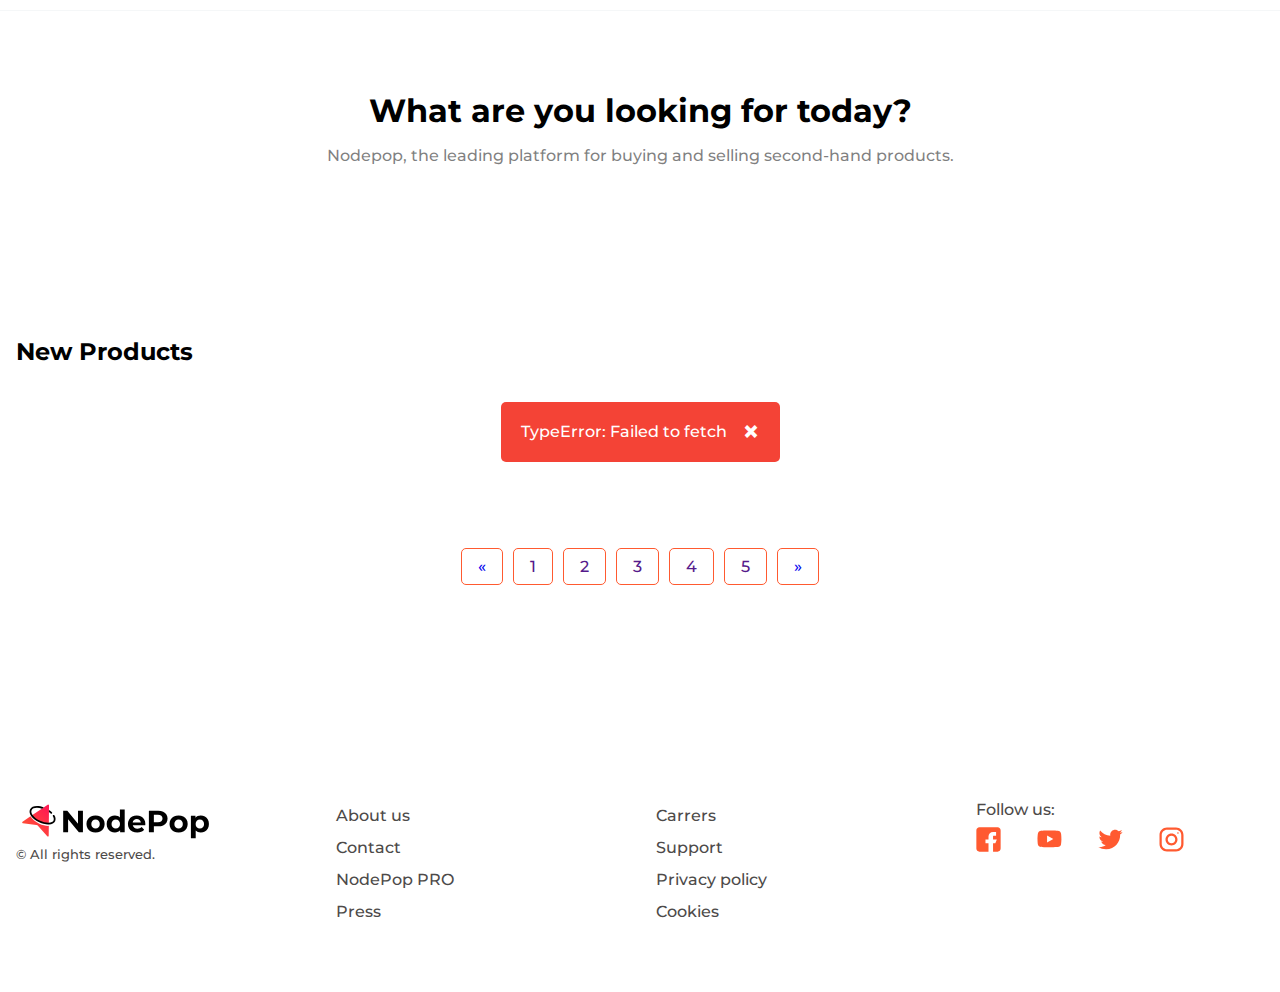
==== commit 8de27cd5: "correction of controllers for modals" ====
--- a/index.html
+++ b/index.html
@@ -16,16 +16,11 @@
 
 <body class="no-select-text">
 
-    <!--------------------------------------------------------------------------------------------------------- 
-        Start navigation
-    ----------------------------------------------------------------------------------------------------------->
+    <!-- Start navigation -->
     <nav class="navigation"></nav>
-    <!--End Navigation-->
 
 
-    <!--------------------------------------------------------------------------------------------------------- 
-        Start header
-    ----------------------------------------------------------------------------------------------------------->
+    <!-- Start header -->
     <header class="header">
         <div class="container">
             <h1>What are you looking for today?
@@ -34,12 +29,8 @@
             </p>
         </div>
     </header>
-    <!--End Header-->
 
-
-    <!--------------------------------------------------------------------------------------------------------- 
-        Start main
-    ----------------------------------------------------------------------------------------------------------->
+    <!-- Start main -->
     <main class="main ">
 
         <!--Start Card Section-->
@@ -52,9 +43,7 @@
             </div>
 
             <!-- Start Card list container -->
-            <ul class="advertisement-list-container main-cards-list auto-grid">
-
-            </ul>
+            <ul class="advertisement-list-container main-cards-list auto-grid"></ul>
         </section>
         <!--End Card Section-->
 
@@ -74,270 +63,20 @@
     <!--End main-->
 
 
-    <!--------------------------------------------------------------------------------------------------------- 
-        Start footer
-    ----------------------------------------------------------------------------------------------------------->
+    <!-- Start footer -->
     <footer class="footer"></footer>
-    <!-- End footer -->
 
+    <!-- Start login modal -->
+    <div id="modal-container-login"></div>
+    <div id="modal-container-signup"></div>
+    <div id="modal-container-create"></div>
 
-    <!--------------------------------------------------------------------------------------------------------- 
-        Start login modal
-    ----------------------------------------------------------------------------------------------------------->
-    <div id="modal_login" class="modal">
-
-        <section class="modal-content">
-
-            <div class="modal-header">
-                <div class="close" id="close_modal_login" title="Close Modal">&times;</div>
-
-                <div class="modal-title">
-                    <h1>Welcome Back!</h1>
-                    <p>Don't have an account?
-                        <a id="link-signup">CreateAccount</a>
-                    </p>
-                </div>
-
-                <div class="alert-login-container"></div>
-            </div>
-
-            <!-- Modal body -->
-            <div class="modal-body">
-                <form id="form-login" novalidate>
-                    <div class="form-container">
-                        <div class="block-form-container">
-                            <label for="username">Name</label>
-                            <input class="input" type="text" placeholder="Introduce tu mejor nombre"
-                                name="username" autocomplete="on" required autofocus>
-                        </div>
-
-                        <div class="block-form-container">
-                            <label for="password">Contraseña</label>
-                            <input class="input" type="password"
-                                placeholder="Intorduce tu contraseña" name="password"
-                                autocomplete="on" required>
-                        </div>
-
-                        <div class="remember-section">
-                            <div>
-                                <input class="input-checkbox" type="checkbox" id="remember-login"
-                                    name="remember-login">
-                                <label for="remember">Recordar usuario</label>
-                            </div>
-                            <a href="#" class="reset-password">Forgot password?</a>
-                        </div>
-
-                        <div class="modal-button-container">
-                            <button class="input-submit" type="submit">Login</button>
-                        </div>
-                    </div>
-                </form>
-            </div>
-
-            <!-- Modal footer -->
-            <div class="modal-footer">
-                <p class="recaptcha-text">This site uses Google reCAPTCHA to ensure you
-                    are not a robot.
-                    <a href="https://www.google.com/recaptcha/about/">Read more</a>
-                </p>
-            </div>
-
-        </section>
-
-    </div>
-    <!-- End signup modal -->
-
-
-
-    <!--------------------------------------------------------------------------------------------------------- 
-        Start signup modal
-    ----------------------------------------------------------------------------------------------------------->
-    <div id="modal_signup" class="modal">
-
-        <section class="modal-content">
-
-            <div class="modal-header">
-                <div class="close" id="close_modal_signup" title="Close Modal">&times;</div>
-
-                <div class="modal-title">
-                    <h1>SignUp for free!</h1>
-                    <p>Already register? <a id="link-login">Sign In Now</a></p>
-                </div>
-
-                <div class="alert-signup-container"></div>
-
-            </div>
-
-            <!-- Error container -->
-            <div class="error-modal-signup-container">
-
-            </div>
-
-            <!-- Modal body -->
-            <div class="modal-body">
-                <form id="form-signup" novalidate>
-
-                    <div class="form-container">
-                        <div class="block-form-container">
-                            <label for="username">Name</label>
-                            <input class="input" type="text" placeholder="Introduce tu mejor nombre"
-                                name="username" autocomplete="on" required autofocus>
-                        </div>
-
-                        <div class="block-form-container">
-                            <label for="password">Password</label>
-                            <input class="input" type="password"
-                                placeholder="Intorduce tu contraseña" name="password"
-                                autocomplete="on" required>
-                        </div>
-
-                        <div class="block-form-container">
-                            <label for="password-confirm">Confirm Password</label>
-                            <input class="input" type="password"
-                                placeholder="Confirma tu contraseña" name="password-confirm"
-                                autocomplete="on" required>
-                        </div>
-
-                        <div class="remember-section">
-                            <div>
-                                <input class="input-checkbox" type="checkbox"
-                                    id="remember-signup-modal" name="remember-signup-modal">
-                                <label for="remember">Remember me</label>
-                            </div>
-                            <a href="#" class="reset-password">Privacy and policy</a>
-                        </div>
-
-                        <div class="modal-button-container">
-                            <button class="input-submit" type="submit" disabled>Register</button>
-                        </div>
-
-                    </div>
-                </form>
-            </div>
-
-            <!-- Modal footer -->
-            <div class="modal-footer">
-                <p class="recaptcha-text">This site uses Google reCAPTCHA to ensure you
-                    are not a robot.
-                    <a href="https://www.google.com/recaptcha/about/">Read more</a>
-                </p>
-            </div>
-
-
-
-        </section>
-
-    </div>
-    <!-- End signup modal -->
-
-
-    <!--------------------------------------------------------------------------------------------------------- 
-        Start new advertisement modal
-    ----------------------------------------------------------------------------------------------------------->
-    <div id="modal_new" class="modal">
-
-        <section class="modal-content">
-
-            <!-- Modal header -->
-            <div class="modal-header">
-                <div class="close" id="close_modal_new" title="Close Modal">&times;</div>
-
-                <div class="modal-title">
-                    <h1>New advertisement</h1>
-                </div>
-
-                <div class="alert-new-container"></div>
-            </div>
-
-
-            <!-- Modal body -->
-            <div class="modal-body">
-
-                <form id="form-create-advertisement" novalidate>
-                    <div class="form-container">
-                        <div class="block-form-container">
-                            <label for="name">Name</label>
-                            <input class="input" type="text" placeholder="Enter the name"
-                                name="name" autocomplete="on" required>
-                        </div>
-
-                        <div class="block-form-container">
-                            <label for="price">Price</label>
-                            <input class="input" type="number" name="price" id="price" min="1"
-                                max="50000" step="any" placeholder="Enter the price" required>
-                        </div>
-
-                        <div class="colums-2 block-form-container">
-                            <div class="radio-container">
-                                <label for="type">Choose a type advertisement:</label>
-                                <ul class="radio-options">
-                                    <li>
-                                        <label class="radio-option" for="buy">Buy
-                                            <input type="radio" id="buy" name="type" value="buy"
-                                                checked>
-                                            <span class="checkmark"></span>
-                                        </label>
-                                    </li>
-
-                                    <li>
-                                        <label class="radio-option" for="sell">Sell
-                                            <input type="radio" id="sell" name="type" value="sell">
-                                            <span class="checkmark"></span>
-                                        </label>
-                                    </li>
-                                </ul>
-                            </div>
-
-                            <div class="block-form-container">
-                                <label for="urlPhoto">Url image</label>
-                                <input class="input" type="text" name="urlPhoto" id="urlPhoto"
-                                    placeholder="Enter the url image" required>
-                            </div>
-                            <!-- 
-                            <div class="input-file-container">
-                                <input type="file" name="photo" id="upload-photo-input"
-                                    class="input-file" accept="image/png, image/jpeg, image/jpg" />
-                                <label for="upload-photo-input">
-                                    <img src="./resources/svg/icon-upload.svg" alt="">
-                                    <span id="fileName">Choose a file&hellip;</span>
-                                </label>
-                            </div> -->
-                        </div>
-
-                        <div class="modal-button-container">
-                            <button class="input-submit" type="submit">Publish</button>
-                        </div>
-
-                    </div>
-                </form>
-            </div>
-
-            <!-- Modal footer -->
-            <div class="modal-footer">
-                <p class="recaptcha-text">This site uses Google reCAPTCHA to ensure you
-                    are not a robot.
-                    <a href="https://www.google.com/recaptcha/about/">Read more</a>
-                </p>
-            </div>
-
-
-        </section>
-
-    </div>
-    <!-- End new modal -->
-
-
-    <!--------------------------------------------------------------------------------------------------------- 
-        JavaScript
-    ----------------------------------------------------------------------------------------------------------->
+    <!-- JavaScript -->
     <script type="module" src="./js/navigation.js"></script>
     <script type="module" src="./js/index.js"></script>
     <script type="module" src="./js/modalLogin.js"></script>
     <script type="module" src="./js/modalSignup.js"></script>
     <script type="module" src="./js/modalCreate.js"></script>
-    <script type="module" src="./js/signup.js"></script>
-    <script type="module" src="./js/login.js"></script>
-    <script type="module" src="./js/createAdvertisement.js"></script>
     <script type="module" src="./js/footer.js"></script>
 
 </body>
